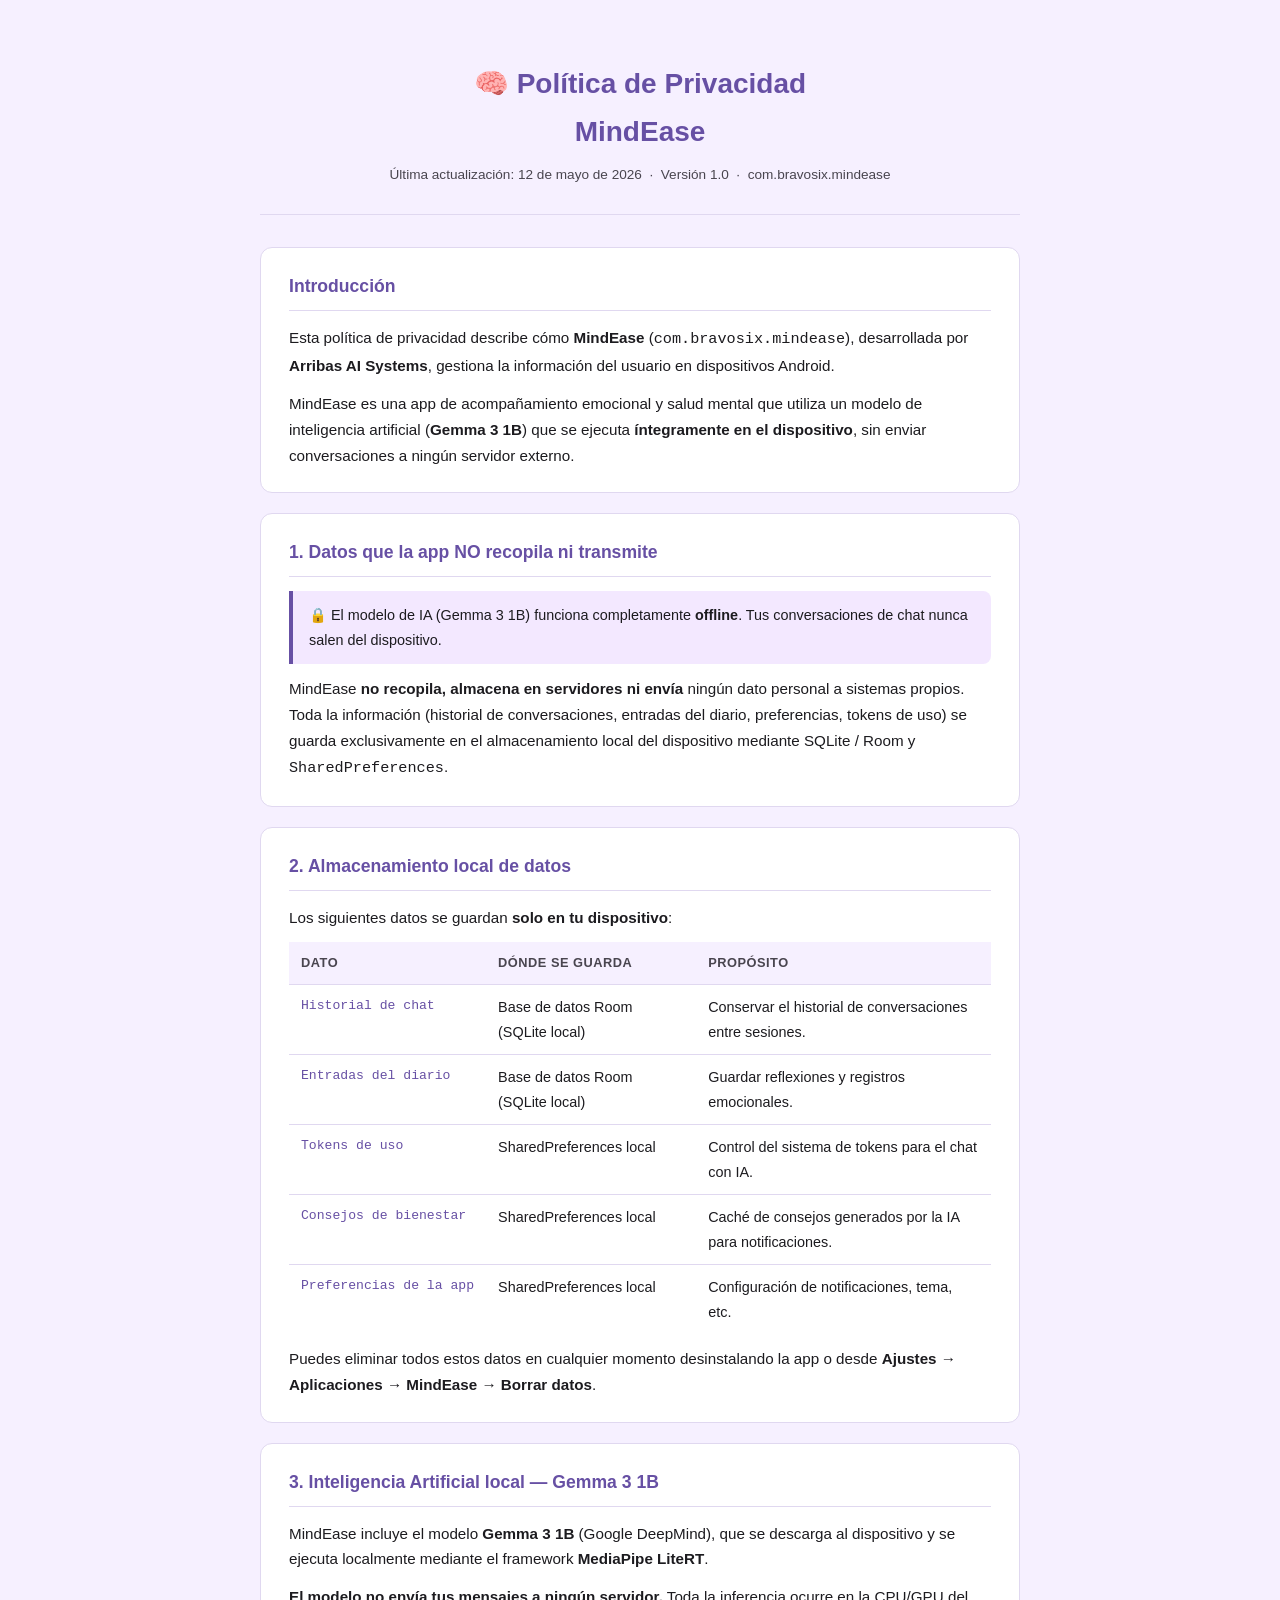
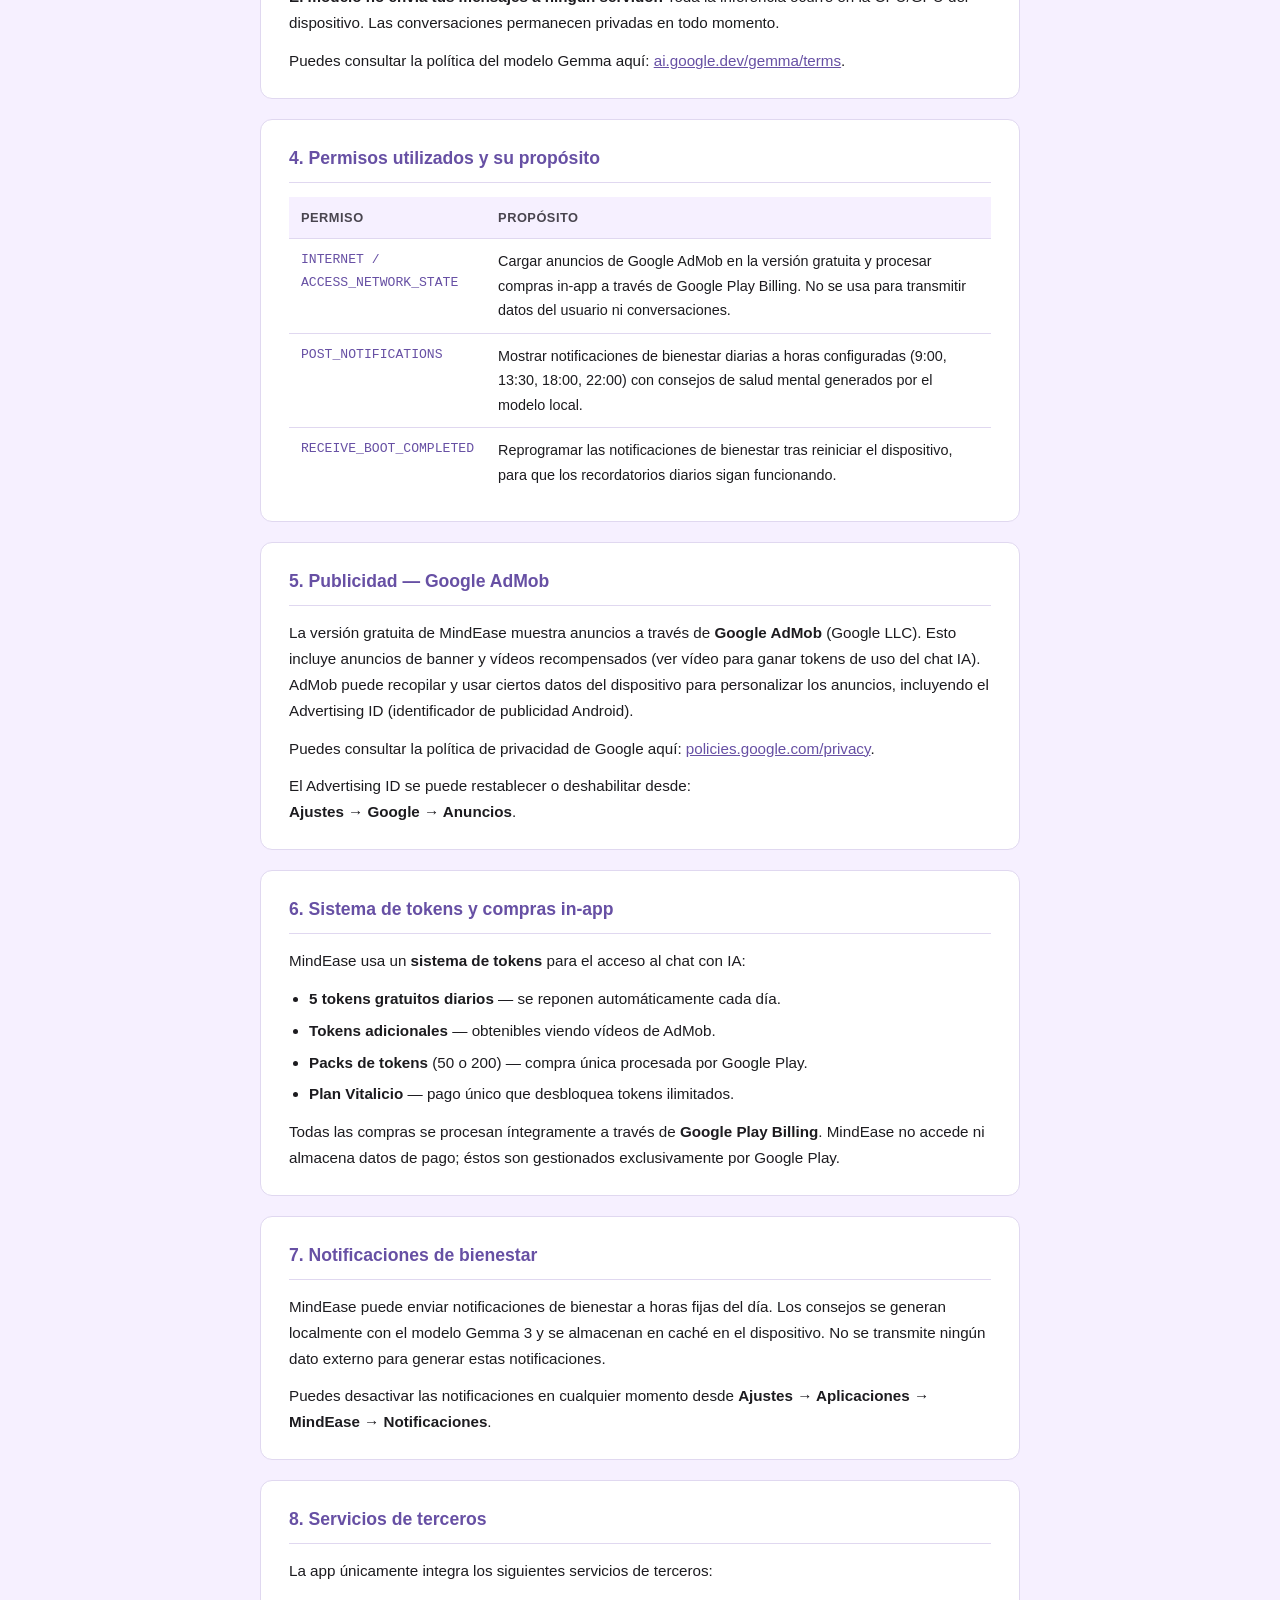
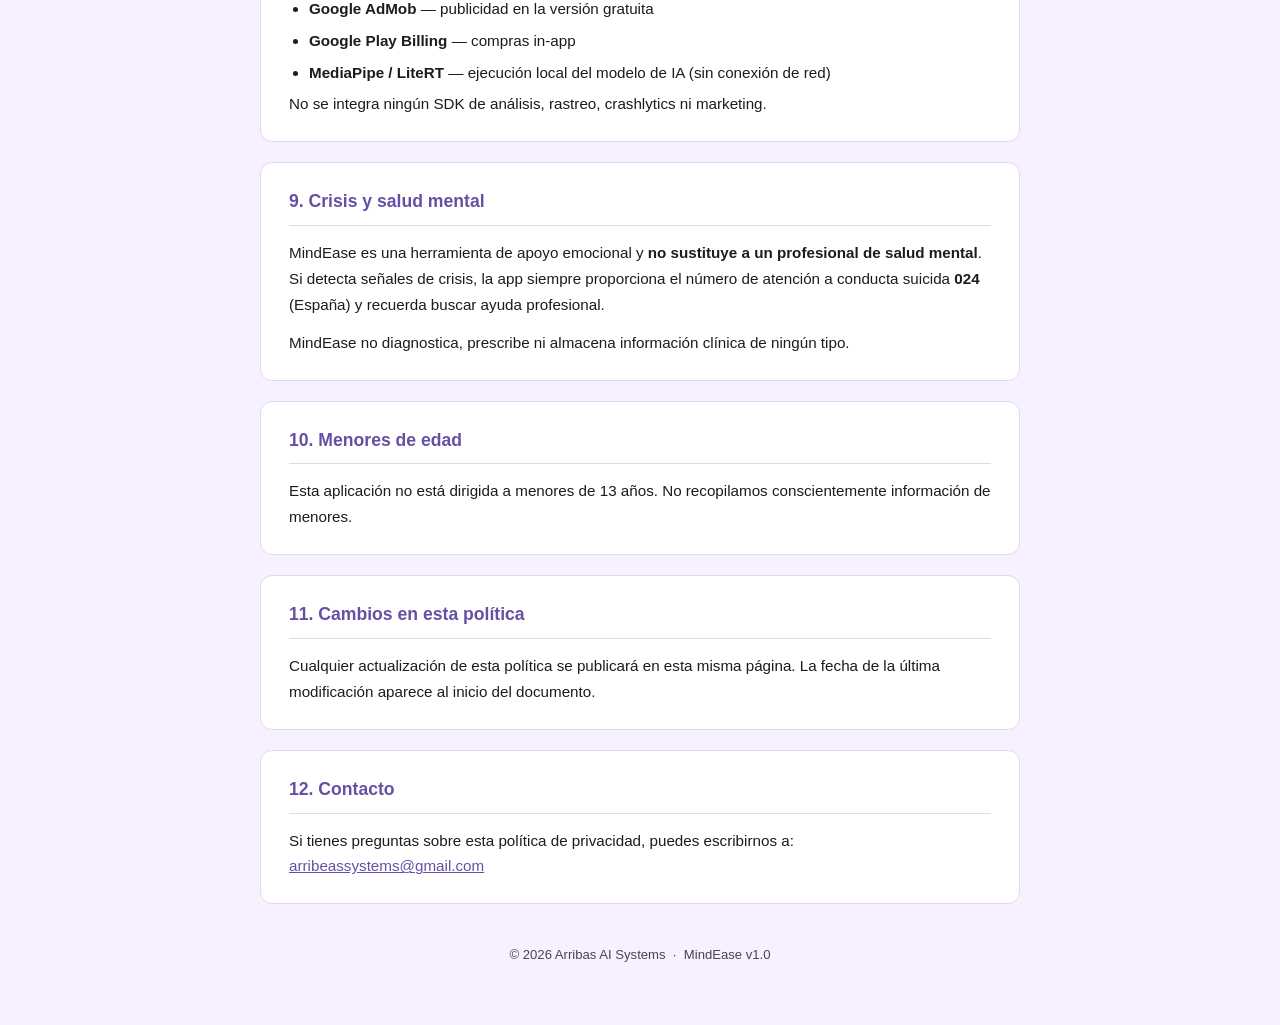
==== mindease/index.html @ 7392f404 "Add privacy policy for MindEase v1.0" ====
<!DOCTYPE html>
<html lang="es">
<head>
  <meta charset="UTF-8" />
  <meta name="viewport" content="width=device-width, initial-scale=1.0" />
  <title>Política de Privacidad — MindEase</title>
  <style>
    :root {
      --primary: #6750a4;
      --bg: #f6f0ff;
      --card: #ffffff;
      --text: #1c1b1f;
      --muted: #49454f;
      --border: #e0d8f0;
      --radius: 12px;
    }
    * { box-sizing: border-box; margin: 0; padding: 0; }
    body {
      font-family: -apple-system, BlinkMacSystemFont, "Segoe UI", Roboto, Helvetica, Arial, sans-serif;
      background: var(--bg);
      color: var(--text);
      line-height: 1.7;
      padding: 24px 16px 60px;
    }
    .container { max-width: 760px; margin: 0 auto; }
    header {
      text-align: center;
      padding: 36px 0 28px;
      border-bottom: 1px solid var(--border);
      margin-bottom: 32px;
    }
    header h1 { font-size: 1.75rem; color: var(--primary); margin-bottom: 8px; }
    header .meta { font-size: 0.85rem; color: var(--muted); }
    section {
      background: var(--card);
      border-radius: var(--radius);
      border: 1px solid var(--border);
      padding: 24px 28px;
      margin-bottom: 20px;
    }
    section h2 {
      font-size: 1.1rem;
      color: var(--primary);
      margin-bottom: 14px;
      padding-bottom: 8px;
      border-bottom: 1px solid var(--border);
    }
    p { margin-bottom: 12px; font-size: 0.95rem; }
    p:last-child { margin-bottom: 0; }
    table { width: 100%; border-collapse: collapse; font-size: 0.9rem; margin-top: 8px; }
    th, td { text-align: left; padding: 10px 12px; border-bottom: 1px solid var(--border); vertical-align: top; }
    th { background: var(--bg); font-weight: 600; color: var(--muted); font-size: 0.8rem; text-transform: uppercase; letter-spacing: .04em; }
    tr:last-child td { border-bottom: none; }
    td:first-child { white-space: nowrap; font-family: monospace; font-size: 0.82rem; color: var(--primary); }
    ul { padding-left: 20px; font-size: 0.95rem; }
    ul li { margin-bottom: 6px; }
    a { color: var(--primary); }
    .highlight {
      background: #f3e8ff;
      border-left: 4px solid var(--primary);
      padding: 12px 16px;
      border-radius: 0 8px 8px 0;
      font-size: 0.9rem;
      margin-bottom: 12px;
    }
    footer {
      text-align: center;
      margin-top: 40px;
      font-size: 0.82rem;
      color: var(--muted);
    }
    @media (max-width: 540px) {
      header h1 { font-size: 1.35rem; }
      section { padding: 18px 16px; }
      td:first-child { white-space: normal; }
    }
  </style>
</head>
<body>
<div class="container">

  <header>
    <h1>🧠 Política de Privacidad<br>MindEase</h1>
    <p class="meta">
      Última actualización: 12 de mayo de 2026 &nbsp;·&nbsp;
      Versión 1.0 &nbsp;·&nbsp; com.bravosix.mindease
    </p>
  </header>

  <section>
    <h2>Introducción</h2>
    <p>
      Esta política de privacidad describe cómo <strong>MindEase</strong>
      (<code>com.bravosix.mindease</code>), desarrollada por
      <strong>Arribas AI Systems</strong>, gestiona la información del usuario en
      dispositivos Android.
    </p>
    <p>
      MindEase es una app de acompañamiento emocional y salud mental que utiliza un
      modelo de inteligencia artificial (<strong>Gemma 3 1B</strong>) que se ejecuta
      <strong>íntegramente en el dispositivo</strong>, sin enviar conversaciones a
      ningún servidor externo.
    </p>
  </section>

  <section>
    <h2>1. Datos que la app NO recopila ni transmite</h2>
    <div class="highlight">
      🔒 El modelo de IA (Gemma 3 1B) funciona completamente <strong>offline</strong>.
      Tus conversaciones de chat nunca salen del dispositivo.
    </div>
    <p>
      MindEase <strong>no recopila, almacena en servidores ni envía</strong> ningún
      dato personal a sistemas propios. Toda la información (historial de
      conversaciones, entradas del diario, preferencias, tokens de uso) se guarda
      exclusivamente en el almacenamiento local del dispositivo mediante SQLite /
      Room y <code>SharedPreferences</code>.
    </p>
  </section>

  <section>
    <h2>2. Almacenamiento local de datos</h2>
    <p>Los siguientes datos se guardan <strong>solo en tu dispositivo</strong>:</p>
    <table>
      <thead>
        <tr><th>Dato</th><th>Dónde se guarda</th><th>Propósito</th></tr>
      </thead>
      <tbody>
        <tr>
          <td>Historial de chat</td>
          <td>Base de datos Room (SQLite local)</td>
          <td>Conservar el historial de conversaciones entre sesiones.</td>
        </tr>
        <tr>
          <td>Entradas del diario</td>
          <td>Base de datos Room (SQLite local)</td>
          <td>Guardar reflexiones y registros emocionales.</td>
        </tr>
        <tr>
          <td>Tokens de uso</td>
          <td>SharedPreferences local</td>
          <td>Control del sistema de tokens para el chat con IA.</td>
        </tr>
        <tr>
          <td>Consejos de bienestar</td>
          <td>SharedPreferences local</td>
          <td>Caché de consejos generados por la IA para notificaciones.</td>
        </tr>
        <tr>
          <td>Preferencias de la app</td>
          <td>SharedPreferences local</td>
          <td>Configuración de notificaciones, tema, etc.</td>
        </tr>
      </tbody>
    </table>
    <p style="margin-top:12px">
      Puedes eliminar todos estos datos en cualquier momento desinstalando la app o
      desde <strong>Ajustes → Aplicaciones → MindEase → Borrar datos</strong>.
    </p>
  </section>

  <section>
    <h2>3. Inteligencia Artificial local — Gemma 3 1B</h2>
    <p>
      MindEase incluye el modelo <strong>Gemma 3 1B</strong> (Google DeepMind), que
      se descarga al dispositivo y se ejecuta localmente mediante el framework
      <strong>MediaPipe LiteRT</strong>.
    </p>
    <p>
      <strong>El modelo no envía tus mensajes a ningún servidor.</strong>
      Toda la inferencia ocurre en la CPU/GPU del dispositivo. Las conversaciones
      permanecen privadas en todo momento.
    </p>
    <p>
      Puedes consultar la política del modelo Gemma aquí:
      <a href="https://ai.google.dev/gemma/terms" target="_blank" rel="noopener">ai.google.dev/gemma/terms</a>.
    </p>
  </section>

  <section>
    <h2>4. Permisos utilizados y su propósito</h2>
    <table>
      <thead>
        <tr><th>Permiso</th><th>Propósito</th></tr>
      </thead>
      <tbody>
        <tr>
          <td>INTERNET /<br>ACCESS_NETWORK_STATE</td>
          <td>Cargar anuncios de Google AdMob en la versión gratuita
            y procesar compras in-app a través de Google Play Billing.
            No se usa para transmitir datos del usuario ni conversaciones.</td>
        </tr>
        <tr>
          <td>POST_NOTIFICATIONS</td>
          <td>Mostrar notificaciones de bienestar diarias a horas configuradas
            (9:00, 13:30, 18:00, 22:00) con consejos de salud mental generados
            por el modelo local.</td>
        </tr>
        <tr>
          <td>RECEIVE_BOOT_COMPLETED</td>
          <td>Reprogramar las notificaciones de bienestar tras reiniciar el
            dispositivo, para que los recordatorios diarios sigan funcionando.</td>
        </tr>
      </tbody>
    </table>
  </section>

  <section>
    <h2>5. Publicidad — Google AdMob</h2>
    <p>
      La versión gratuita de MindEase muestra anuncios a través de
      <strong>Google AdMob</strong> (Google LLC). Esto incluye anuncios de banner
      y vídeos recompensados (ver vídeo para ganar tokens de uso del chat IA).
      AdMob puede recopilar y usar ciertos datos del dispositivo para personalizar
      los anuncios, incluyendo el Advertising ID (identificador de publicidad Android).
    </p>
    <p>
      Puedes consultar la política de privacidad de Google aquí:
      <a href="https://policies.google.com/privacy" target="_blank" rel="noopener">
        policies.google.com/privacy</a>.
    </p>
    <p>
      El Advertising ID se puede restablecer o deshabilitar desde:<br>
      <strong>Ajustes → Google → Anuncios</strong>.
    </p>
  </section>

  <section>
    <h2>6. Sistema de tokens y compras in-app</h2>
    <p>
      MindEase usa un <strong>sistema de tokens</strong> para el acceso al chat con IA:
    </p>
    <ul>
      <li><strong>5 tokens gratuitos diarios</strong> — se reponen automáticamente cada día.</li>
      <li><strong>Tokens adicionales</strong> — obtenibles viendo vídeos de AdMob.</li>
      <li><strong>Packs de tokens</strong> (50 o 200) — compra única procesada por Google Play.</li>
      <li><strong>Plan Vitalicio</strong> — pago único que desbloquea tokens ilimitados.</li>
    </ul>
    <p style="margin-top:12px">
      Todas las compras se procesan íntegramente a través de
      <strong>Google Play Billing</strong>. MindEase no accede ni almacena datos de
      pago; éstos son gestionados exclusivamente por Google Play.
    </p>
  </section>

  <section>
    <h2>7. Notificaciones de bienestar</h2>
    <p>
      MindEase puede enviar notificaciones de bienestar a horas fijas del día.
      Los consejos se generan localmente con el modelo Gemma 3 y se almacenan en
      caché en el dispositivo. No se transmite ningún dato externo para generar
      estas notificaciones.
    </p>
    <p>
      Puedes desactivar las notificaciones en cualquier momento desde
      <strong>Ajustes → Aplicaciones → MindEase → Notificaciones</strong>.
    </p>
  </section>

  <section>
    <h2>8. Servicios de terceros</h2>
    <p>La app únicamente integra los siguientes servicios de terceros:</p>
    <ul>
      <li><strong>Google AdMob</strong> — publicidad en la versión gratuita</li>
      <li><strong>Google Play Billing</strong> — compras in-app</li>
      <li><strong>MediaPipe / LiteRT</strong> — ejecución local del modelo de IA (sin conexión de red)</li>
    </ul>
    <p>No se integra ningún SDK de análisis, rastreo, crashlytics ni marketing.</p>
  </section>

  <section>
    <h2>9. Crisis y salud mental</h2>
    <p>
      MindEase es una herramienta de apoyo emocional y <strong>no sustituye a un
      profesional de salud mental</strong>. Si detecta señales de crisis, la app
      siempre proporciona el número de atención a conducta suicida
      <strong>024</strong> (España) y recuerda buscar ayuda profesional.
    </p>
    <p>
      MindEase no diagnostica, prescribe ni almacena información clínica de ningún tipo.
    </p>
  </section>

  <section>
    <h2>10. Menores de edad</h2>
    <p>
      Esta aplicación no está dirigida a menores de 13 años. No recopilamos
      conscientemente información de menores.
    </p>
  </section>

  <section>
    <h2>11. Cambios en esta política</h2>
    <p>
      Cualquier actualización de esta política se publicará en esta misma página.
      La fecha de la última modificación aparece al inicio del documento.
    </p>
  </section>

  <section>
    <h2>12. Contacto</h2>
    <p>
      Si tienes preguntas sobre esta política de privacidad, puedes escribirnos a:<br>
      <a href="mailto:arribeassystems@gmail.com">arribeassystems@gmail.com</a>
    </p>
  </section>

  <footer>
    © 2026 Arribas AI Systems &nbsp;·&nbsp; MindEase v1.0
  </footer>

</div>
</body>
</html>
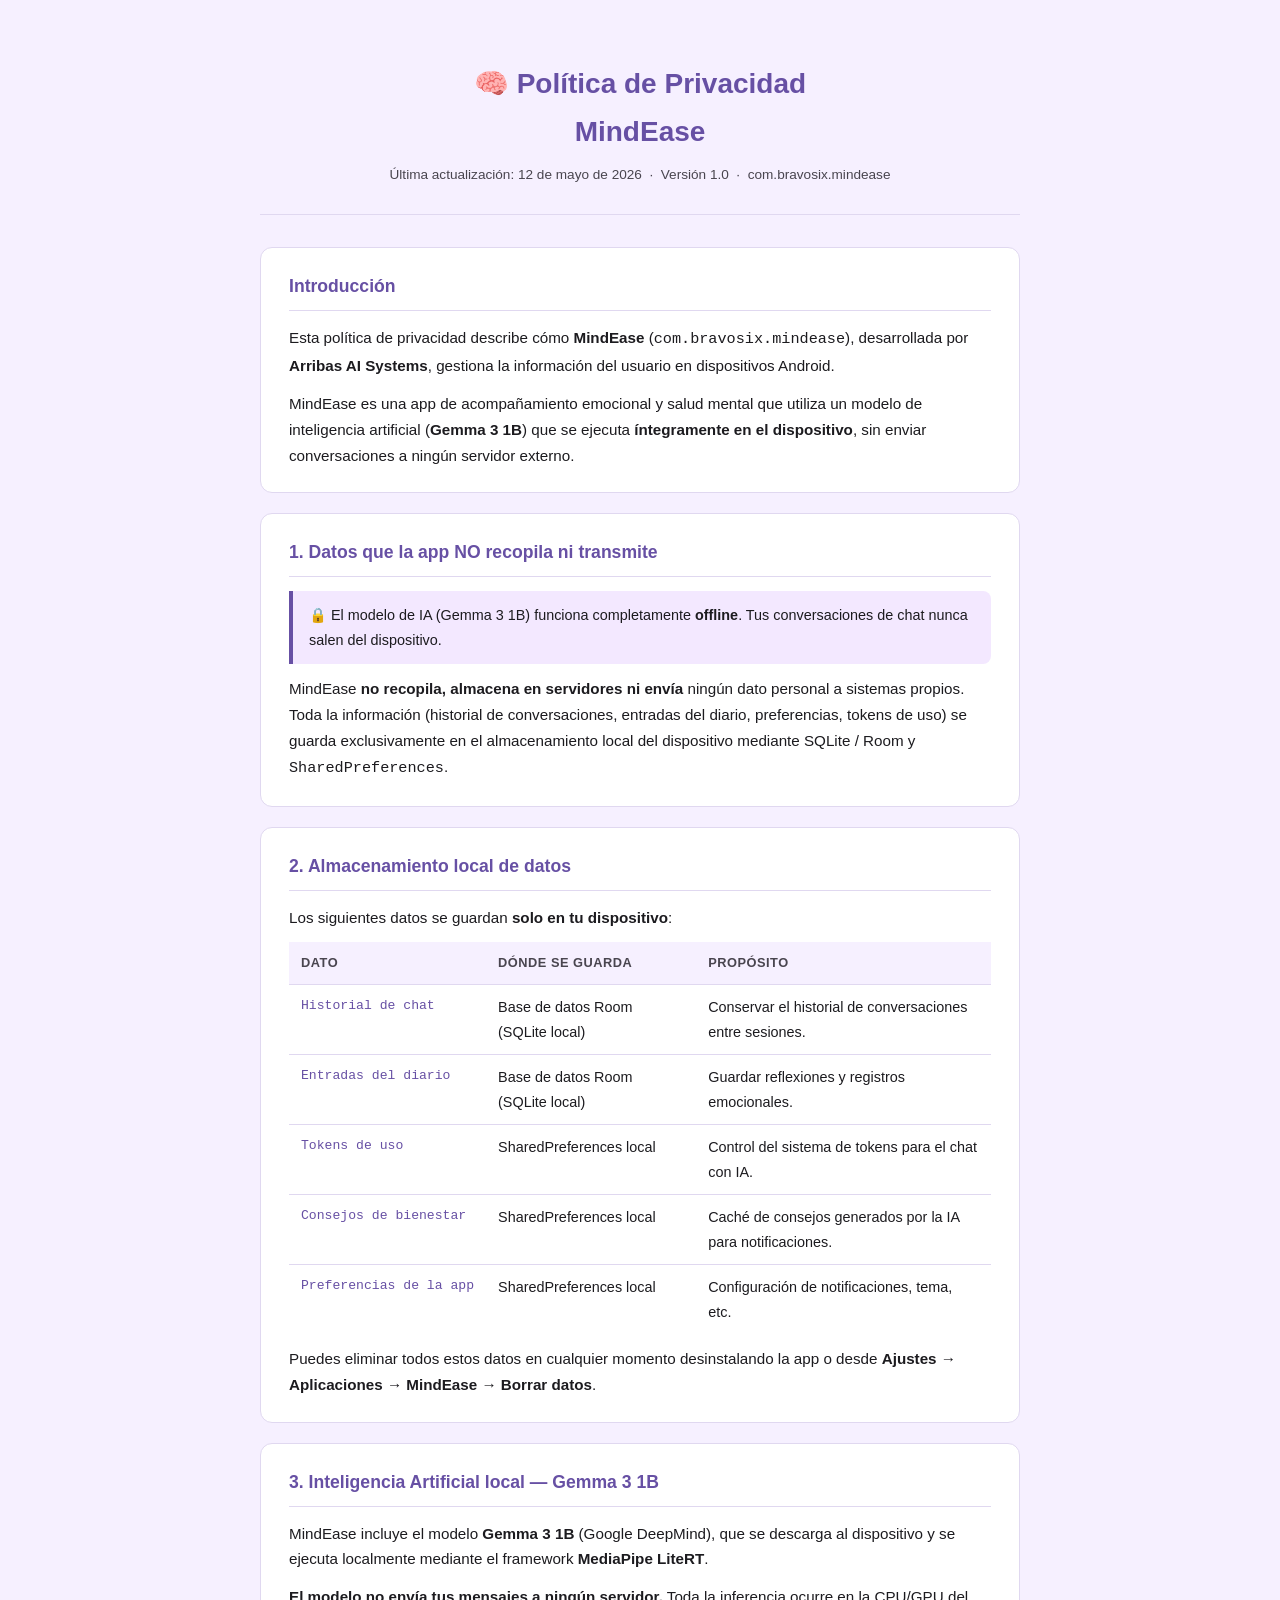
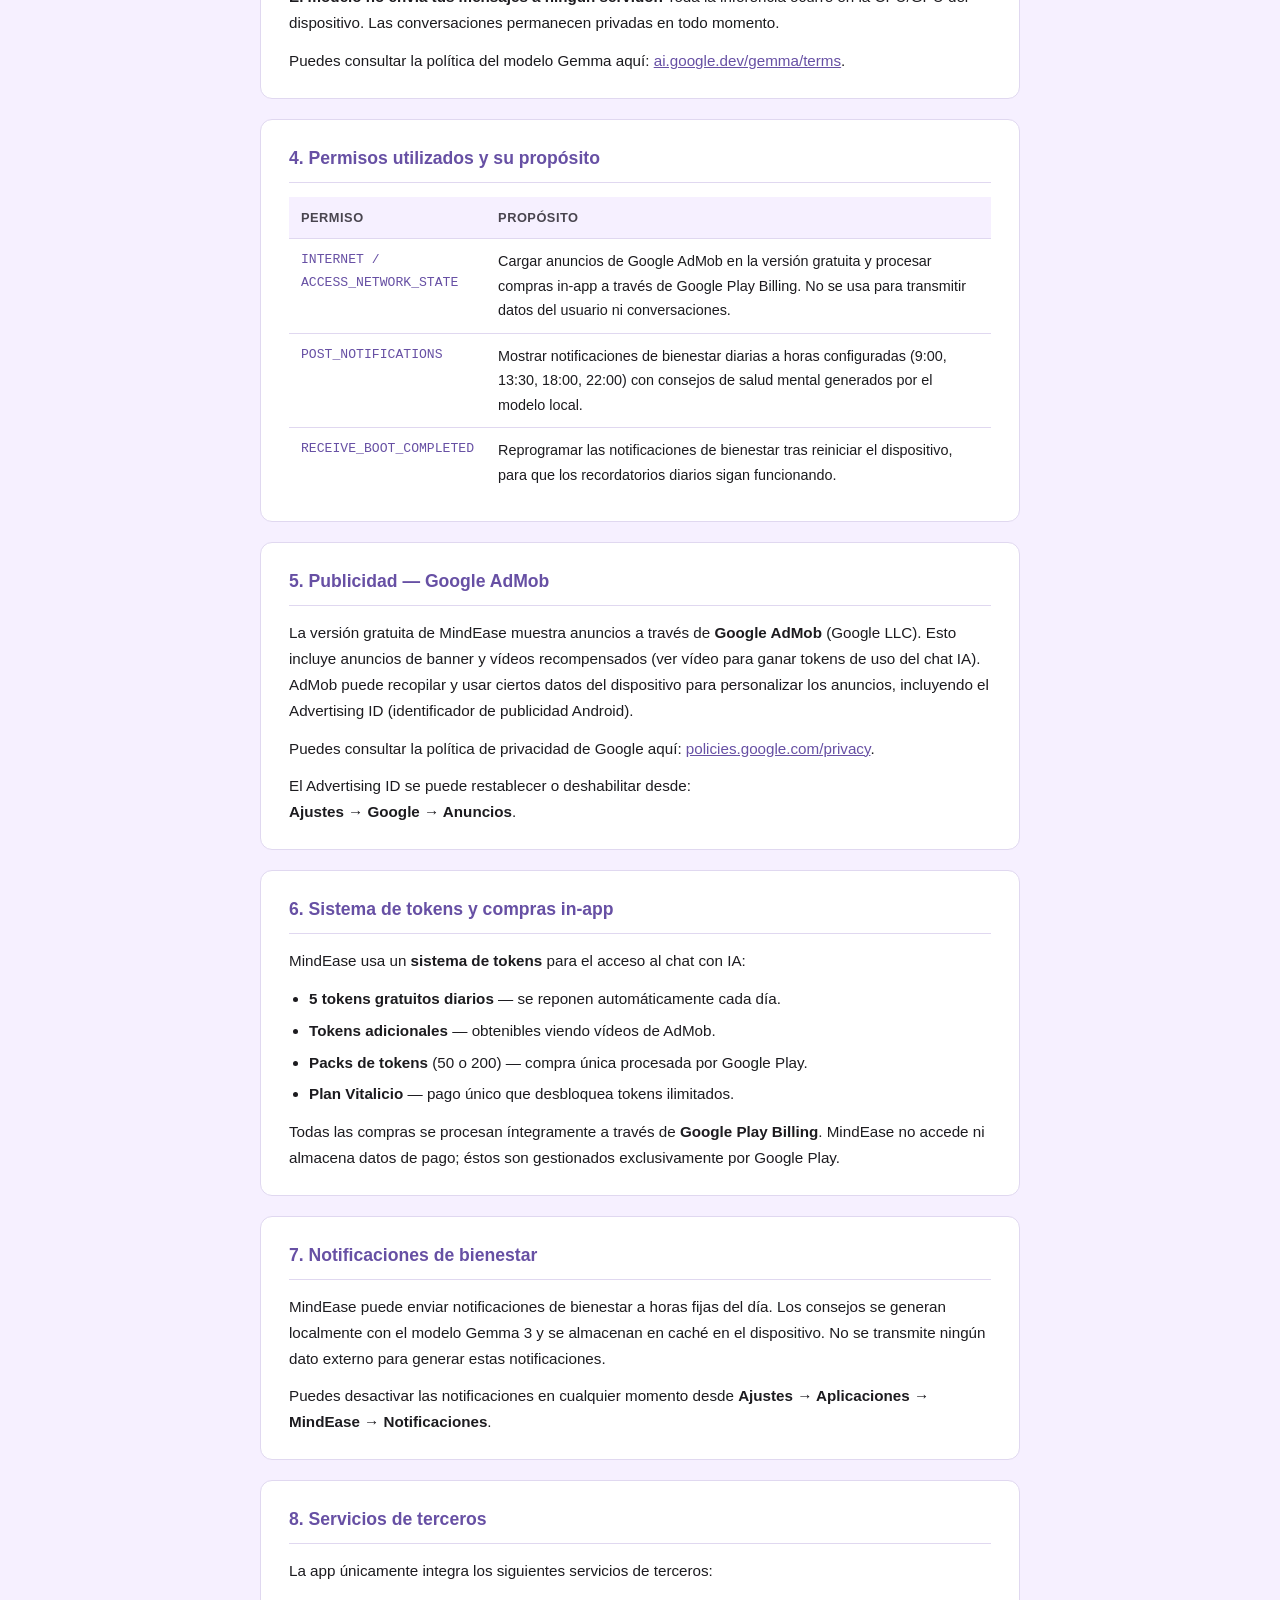
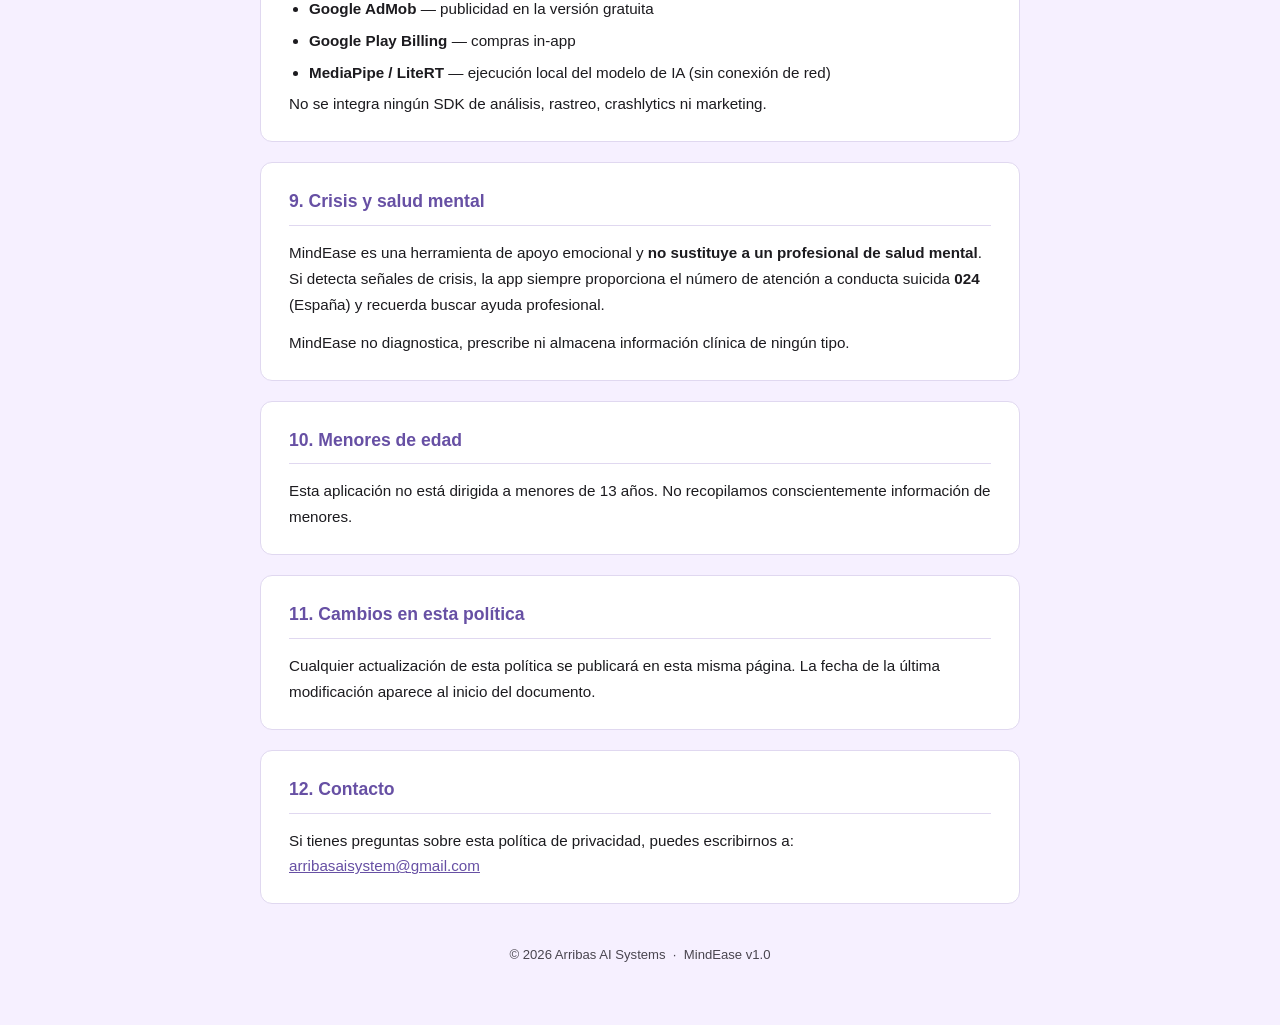
==== commit 9e653ca6: "Fix contact email MindEase" ====
--- a/mindease/index.html
+++ b/mindease/index.html
@@ -301,7 +301,7 @@
     <h2>12. Contacto</h2>
     <p>
       Si tienes preguntas sobre esta política de privacidad, puedes escribirnos a:<br>
-      <a href="mailto:arribeassystems@gmail.com">arribeassystems@gmail.com</a>
+      <a href="mailto:arribasaisystem@gmail.com">arribasaisystem@gmail.com</a>
     </p>
   </section>
 
